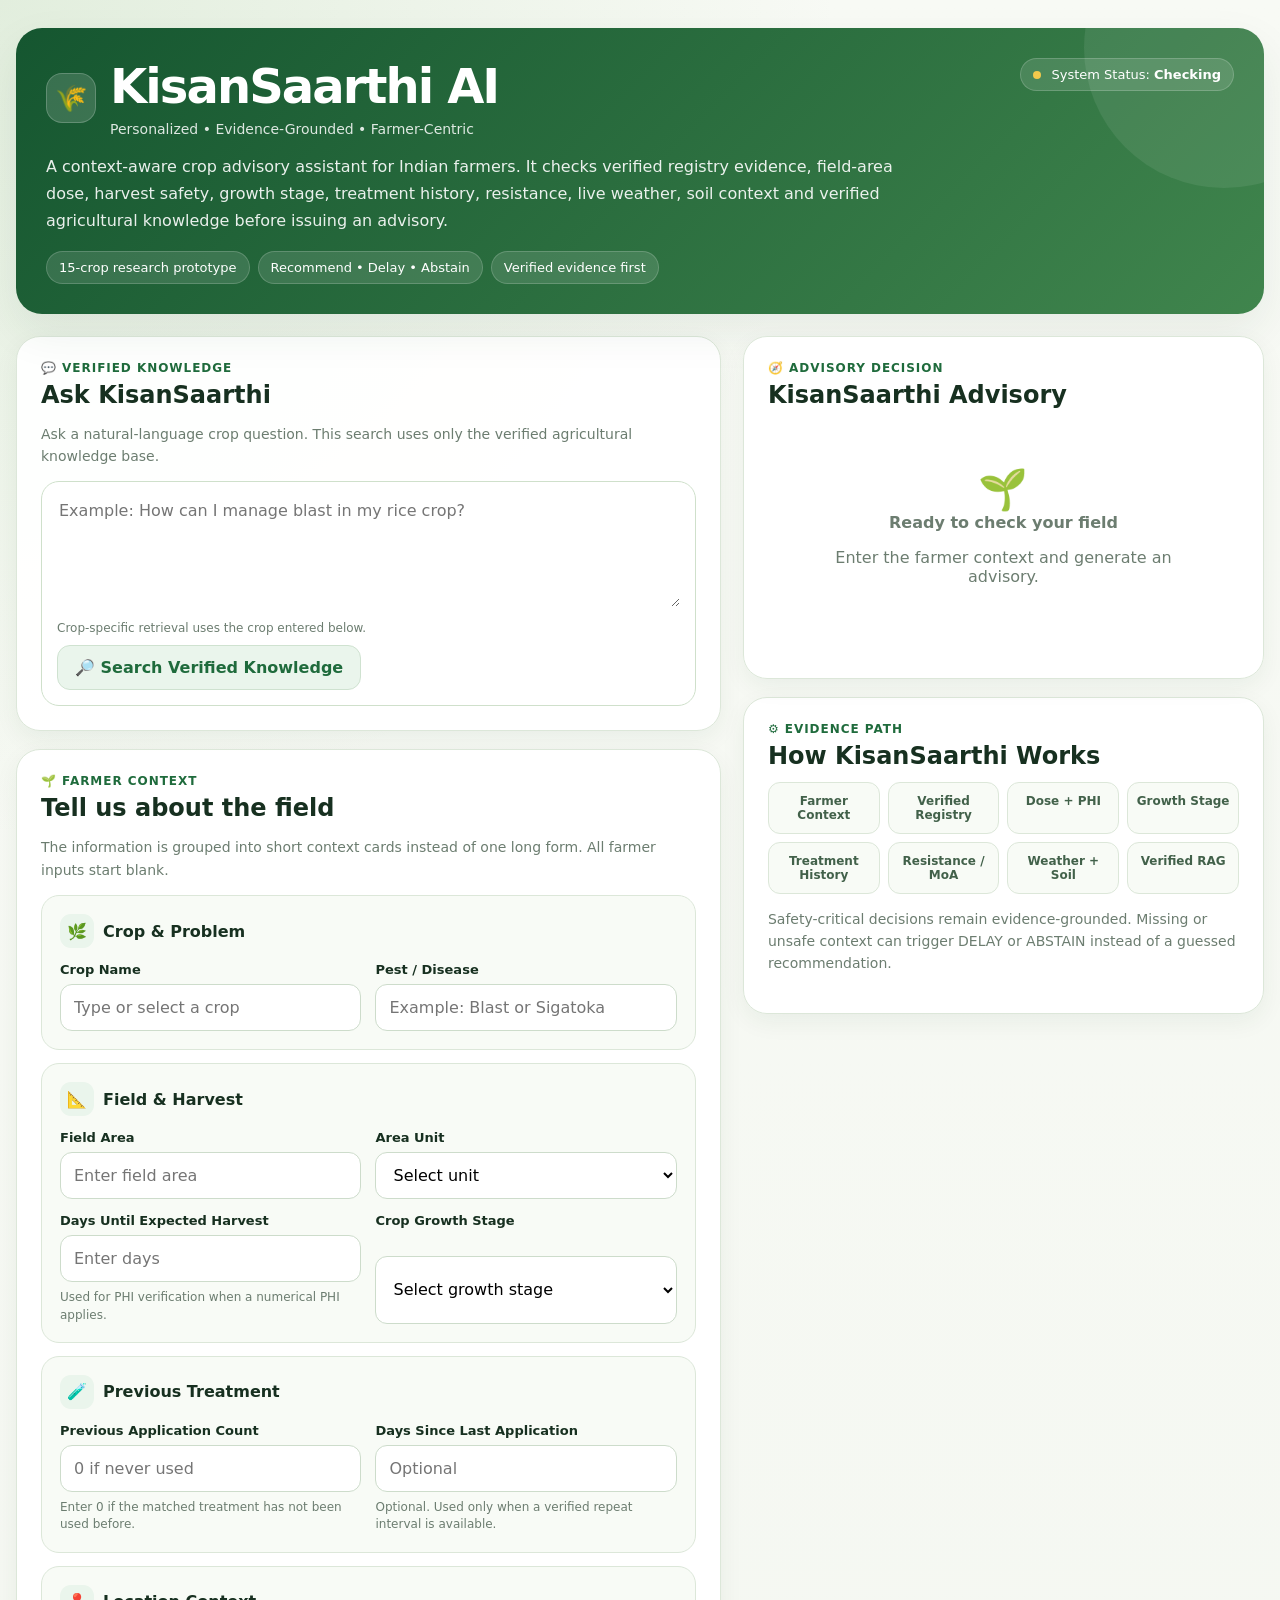
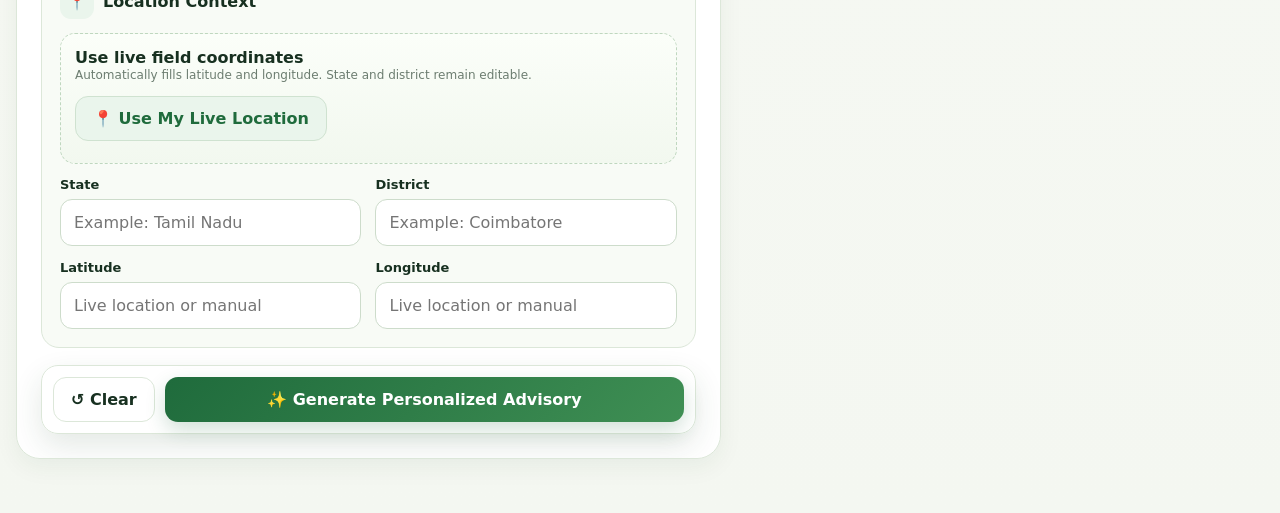
==== frontend/index.html @ c9d5cb11 "Baseline KisanSaarthi AI before multimodal extension" ====
<!-- C:\farmer\frontend\index.html -->

<!DOCTYPE html>
<html lang="en">
<head>
    <meta charset="UTF-8">

    <meta
        name="viewport"
        content="width=device-width, initial-scale=1.0"
    >

    <title>KisanSaarthi AI</title>

    <style>
        :root {
            --bg: #f4f7f1;
            --card: #ffffff;
            --soft: #f8fbf6;
            --line: #dce7d9;
            --text: #173020;
            --muted: #6c7d70;

            --brand: #1f6b3c;
            --brand-2: #3f8f54;
            --brand-soft: #eaf5ec;

            --warn: #9a6700;
            --warn-bg: #fff6dc;

            --danger: #a63838;
            --danger-bg: #fff0ef;

            --success: #17633a;
            --success-bg: #e9f7ed;

            --shadow:
                0 18px 45px
                rgba(24, 64, 35, 0.08);
        }


        * {
            box-sizing: border-box;
        }


        html {
            scroll-behavior: smooth;
        }


        body {
            margin: 0;

            min-height: 100vh;

            font-family:
                Inter,
                system-ui,
                -apple-system,
                BlinkMacSystemFont,
                "Segoe UI",
                sans-serif;

            color: var(--text);

            background:
                radial-gradient(
                    circle at top left,
                    rgba(111, 176, 98, 0.16),
                    transparent 34%
                ),
                linear-gradient(
                    #f8faf5,
                    var(--bg)
                );
        }


        button,
        input,
        select,
        textarea {
            font: inherit;
        }


        .shell {
            width: min(
                1320px,
                calc(100% - 32px)
            );

            margin: auto;

            padding:
                28px
                0
                54px;
        }


        /* =====================================================
           HERO
        ===================================================== */

        .hero {
            position: relative;

            overflow: hidden;

            padding: 30px;

            border-radius: 26px;

            background:
                linear-gradient(
                    135deg,
                    #155630,
                    #40854d
                );

            color: white;

            box-shadow: var(--shadow);
        }


        .hero::after {
            content: "";

            position: absolute;

            width: 280px;
            height: 280px;

            right: -100px;
            top: -120px;

            border-radius: 50%;

            background:
                rgba(
                    255,
                    255,
                    255,
                    0.08
                );
        }


        .hero-top {
            position: relative;

            z-index: 1;

            display: flex;

            justify-content:
                space-between;

            align-items:
                flex-start;

            gap: 18px;

            flex-wrap: wrap;
        }


        .brand {
            display: flex;

            gap: 14px;

            align-items: center;
        }


        .logo {
            width: 50px;
            height: 50px;

            border-radius: 16px;

            display: grid;

            place-items: center;

            background:
                rgba(
                    255,
                    255,
                    255,
                    0.15
                );

            border:
                1px solid
                rgba(
                    255,
                    255,
                    255,
                    0.20
                );

            font-size: 26px;
        }


        h1 {
            margin: 0;

            font-size:
                clamp(
                    30px,
                    4vw,
                    48px
                );

            letter-spacing: -0.04em;
        }


        .kicker {
            margin-top: 7px;

            font-size: 14px;

            color:
                rgba(
                    255,
                    255,
                    255,
                    0.85
                );
        }


        .hero-description {
            position: relative;

            z-index: 1;

            max-width: 850px;

            line-height: 1.7;

            color:
                rgba(
                    255,
                    255,
                    255,
                    0.90
                );
        }


        .pills {
            position: relative;

            z-index: 1;

            display: flex;

            gap: 8px;

            flex-wrap: wrap;
        }


        .pill {
            padding:
                8px
                12px;

            border-radius: 999px;

            background:
                rgba(
                    255,
                    255,
                    255,
                    0.12
                );

            border:
                1px solid
                rgba(
                    255,
                    255,
                    255,
                    0.18
                );

            font-size: 13px;
        }


        .status-dot {
            width: 8px;
            height: 8px;

            border-radius: 50%;

            background: #f2c94c;

            display: inline-block;

            margin-right: 6px;
        }


        /* =====================================================
           MAIN LAYOUT
        ===================================================== */

        .main-grid {
            display: grid;

            grid-template-columns:
                minmax(0, 1.15fr)
                minmax(340px, 0.85fr);

            gap: 22px;

            margin-top: 22px;

            align-items: start;
        }


        .stack {
            display: grid;

            gap: 18px;
        }


        .card {
            background:
                rgba(
                    255,
                    255,
                    255,
                    0.97
                );

            border:
                1px solid
                var(--line);

            border-radius: 24px;

            overflow: hidden;

            box-shadow:
                0 8px 24px
                rgba(
                    24,
                    64,
                    35,
                    0.06
                );
        }


        .card-pad {
            padding: 24px;
        }


        .eyebrow {
            color: var(--brand);

            font-size: 12px;

            font-weight: 900;

            letter-spacing: 0.08em;

            text-transform: uppercase;
        }


        .card h2 {
            margin:
                6px
                0
                5px;

            font-size: 24px;
        }


        .muted {
            color: var(--muted);

            line-height: 1.6;

            font-size: 14px;
        }


        /* =====================================================
           VERIFIED QUESTION
        ===================================================== */

        .ask-box {
            border:
                1px solid
                #cfe0cb;

            background: white;

            border-radius: 18px;

            padding: 15px;
        }


        .ask-box textarea {
            width: 100%;

            min-height: 110px;

            border: none;

            outline: none;

            resize: vertical;

            color: var(--text);

            font-size: 16px;

            line-height: 1.5;
        }


        .ask-actions {
            display: flex;

            gap: 10px;

            justify-content:
                space-between;

            align-items: center;

            flex-wrap: wrap;

            margin-top: 10px;
        }


        .small {
            font-size: 12px;

            color: var(--muted);
        }


        /* =====================================================
           BUTTONS
        ===================================================== */

        .btn {
            min-height: 45px;

            padding:
                0
                17px;

            border: none;

            border-radius: 13px;

            font-weight: 800;

            cursor: pointer;

            display: inline-flex;

            align-items: center;

            justify-content: center;

            gap: 7px;
        }


        .btn:disabled {
            opacity: 0.6;

            cursor: not-allowed;
        }


        .btn-primary {
            color: white;

            background:
                linear-gradient(
                    135deg,
                    var(--brand),
                    var(--brand-2)
                );

            box-shadow:
                0 8px 20px
                rgba(
                    31,
                    107,
                    60,
                    0.20
                );
        }


        .btn-soft {
            color: var(--brand);

            background:
                var(--brand-soft);

            border:
                1px solid
                #cfe2d0;
        }


        .btn-ghost {
            color: var(--text);

            background: white;

            border:
                1px solid
                var(--line);
        }


        /* =====================================================
           CONTEXT SECTIONS
        ===================================================== */

        .context-section {
            padding: 18px;

            border:
                1px solid
                var(--line);

            background:
                var(--soft);

            border-radius: 18px;
        }


        .context-section
        +
        .context-section {
            margin-top: 13px;
        }


        .section-title {
            display: flex;

            align-items: center;

            gap: 9px;

            font-size: 16px;

            font-weight: 900;

            margin-bottom: 14px;
        }


        .section-icon {
            width: 34px;
            height: 34px;

            border-radius: 11px;

            background:
                var(--brand-soft);

            display: grid;

            place-items: center;
        }


        .field-grid {
            display: grid;

            grid-template-columns:
                repeat(
                    2,
                    minmax(0, 1fr)
                );

            gap: 14px;
        }


        .field {
            display: grid;

            gap: 7px;
        }


        .field-full {
            grid-column: 1 / -1;
        }


        label {
            font-size: 13px;

            font-weight: 800;
        }


        .control {
            width: 100%;

            min-height: 47px;

            padding:
                0
                13px;

            border:
                1px solid
                #cddccb;

            border-radius: 12px;

            background: white;

            outline: none;
        }


        .control:focus {
            border-color:
                #6ba679;

            box-shadow:
                0 0 0 4px
                rgba(
                    74,
                    143,
                    86,
                    0.10
                );
        }


        .control:disabled {
            background:
                #eef2ed;

            color:
                #849087;
        }


        .help {
            font-size: 12px;

            line-height: 1.45;

            color: var(--muted);
        }


        /* =====================================================
           LOCATION
        ===================================================== */

        .location-box {
            padding: 14px;

            border:
                1px dashed
                #bfd7bf;

            background:
                linear-gradient(
                    #fbfef9,
                    #f2f8ef
                );

            border-radius: 15px;

            margin-bottom: 13px;
        }


        .location-top {
            display: flex;

            justify-content:
                space-between;

            gap: 12px;

            align-items: center;

            flex-wrap: wrap;
        }


        .location-status {
            margin-top: 8px;

            color: var(--muted);

            font-size: 12px;
        }


        /* =====================================================
           ACTION BAR
        ===================================================== */

        .actions {
            position: sticky;

            bottom: 12px;

            margin-top: 17px;

            padding: 11px;

            background:
                rgba(
                    255,
                    255,
                    255,
                    0.95
                );

            border:
                1px solid
                var(--line);

            border-radius: 17px;

            display: flex;

            gap: 10px;

            box-shadow:
                0 12px 30px
                rgba(
                    29,
                    74,
                    39,
                    0.12
                );

            backdrop-filter:
                blur(10px);
        }


        .actions
        .btn-primary {
            flex: 1;
        }


        /* =====================================================
           ERROR
        ===================================================== */

        .error-box {
            display: none;

            margin-top: 12px;

            padding: 12px;

            border-radius: 12px;

            background:
                var(--danger-bg);

            color:
                var(--danger);

            border:
                1px solid
                #f0c6c1;

            font-size: 13px;
        }


        .error-box.show {
            display: block;
        }


        /* =====================================================
           RAG RESULTS
        ===================================================== */

        .rag-result {
            display: none;

            margin-top: 13px;

            padding: 15px;

            border:
                1px solid
                #d7e7d3;

            background:
                #fbfef9;

            border-radius: 15px;
        }


        .rag-evidence {
            margin-top: 10px;

            padding: 12px;

            background: white;

            border:
                1px solid
                var(--line);

            border-radius: 12px;
        }


        /* =====================================================
           RESULT
        ===================================================== */

        .result-card {
            position: sticky;

            top: 16px;
        }


        .result-empty {
            min-height: 240px;

            display: grid;

            place-items: center;

            text-align: center;

            color: var(--muted);

            padding: 30px;
        }


        .big-icon {
            font-size: 40px;
        }


        .decision {
            display: inline-flex;

            padding:
                9px
                13px;

            border-radius: 999px;

            font-size: 13px;

            font-weight: 900;

            letter-spacing: 0.04em;
        }


        .recommend {
            color: var(--success);

            background:
                var(--success-bg);
        }


        .delay {
            color: var(--warn);

            background:
                var(--warn-bg);
        }


        .abstain {
            color: var(--danger);

            background:
                var(--danger-bg);
        }


        .unknown {
            color: #555;

            background: #eeeeee;
        }


        .result-section {
            margin-top: 17px;

            padding-top: 17px;

            border-top:
                1px solid
                var(--line);
        }


        .result-grid {
            display: grid;

            grid-template-columns:
                135px
                1fr;

            gap:
                8px
                12px;

            font-size: 14px;
        }


        .key {
            color: var(--muted);

            font-weight: 800;
        }


        .rule-list {
            padding-left: 18px;
        }


        .rule-list li {
            margin:
                6px
                0;
        }


        .context-pills {
            display: flex;

            gap: 8px;

            flex-wrap: wrap;
        }


        .context-pill {
            padding:
                7px
                10px;

            border-radius: 999px;

            background:
                #f3f6f2;

            border:
                1px solid
                var(--line);

            font-size: 12px;

            font-weight: 800;
        }


        /* =====================================================
           WORKFLOW
        ===================================================== */

        .workflow {
            display: grid;

            grid-template-columns:
                repeat(
                    4,
                    minmax(0, 1fr)
                );

            gap: 8px;

            margin-top: 12px;
        }


        .workflow-step {
            padding:
                11px
                8px;

            border-radius: 12px;

            background:
                var(--soft);

            border:
                1px solid
                var(--line);

            font-size: 12px;

            font-weight: 800;

            text-align: center;

            color:
                #42614a;
        }


        /* =====================================================
           RESPONSIVE
        ===================================================== */

        @media (
            max-width: 1000px
        ) {

            .main-grid {
                grid-template-columns:
                    1fr;
            }


            .result-card {
                position: static;
            }
        }


        @media (
            max-width: 680px
        ) {

            .shell {
                width:
                    calc(
                        100% - 20px
                    );

                padding-top: 10px;
            }


            .hero,
            .card-pad {
                padding: 20px;
            }


            .field-grid {
                grid-template-columns:
                    1fr;
            }


            .field-full {
                grid-column: auto;
            }


            .actions {
                flex-direction: column;
            }


            .actions
            .btn {
                width: 100%;
            }


            .result-grid {
                grid-template-columns:
                    1fr;
            }


            .workflow {
                grid-template-columns:
                    repeat(
                        2,
                        1fr
                    );
            }
        }

    </style>
</head>


<body>

<main class="shell">


    <!-- =====================================================
         HERO
    ====================================================== -->

    <section class="hero">

        <div class="hero-top">

            <div class="brand">

                <div class="logo">
                    🌾
                </div>


                <div>

                    <h1>
                        KisanSaarthi AI
                    </h1>

                    <div class="kicker">
                        Personalized • Evidence-Grounded • Farmer-Centric
                    </div>

                </div>

            </div>


            <div class="pill">

                <span class="status-dot"></span>

                System Status:

                <strong id="apiStatus">
                    Checking
                </strong>

            </div>

        </div>


        <p class="hero-description">

            A context-aware crop advisory assistant for Indian farmers.

            It checks verified registry evidence, field-area dose,
            harvest safety, growth stage, treatment history,
            resistance, live weather, soil context and verified
            agricultural knowledge before issuing an advisory.

        </p>


        <div class="pills">

            <span class="pill">
                15-crop research prototype
            </span>

            <span class="pill">
                Recommend • Delay • Abstain
            </span>

            <span class="pill">
                Verified evidence first
            </span>

        </div>

    </section>



    <!-- =====================================================
         MAIN
    ====================================================== -->

    <div class="main-grid">


        <!-- LEFT COLUMN -->

        <div class="stack">


            <!-- =============================================
                 RAG QUESTION
            ============================================== -->

            <section class="card">

                <div class="card-pad">

                    <div class="eyebrow">
                        💬 Verified Knowledge
                    </div>


                    <h2>
                        Ask KisanSaarthi
                    </h2>


                    <p class="muted">

                        Ask a natural-language crop question.

                        This search uses only the verified
                        agricultural knowledge base.

                    </p>


                    <div class="ask-box">

                        <textarea
                            id="farmerQuestion"
                            name="farmerQuestion"
                            placeholder="Example: How can I manage blast in my rice crop?"
                            autocomplete="off"
                        ></textarea>


                        <div class="ask-actions">

                            <span class="small">

                                Crop-specific retrieval uses
                                the crop entered below.

                            </span>


                            <button
                                id="ragSearchButton"
                                class="btn btn-soft"
                                type="button"
                            >
                                🔎 Search Verified Knowledge
                            </button>

                        </div>

                    </div>


                    <div
                        id="ragResult"
                        class="rag-result"
                    ></div>

                </div>

            </section>



            <!-- =============================================
                 FARMER CONTEXT
            ============================================== -->

            <section class="card">

                <div class="card-pad">

                    <div class="eyebrow">
                        🌱 Farmer Context
                    </div>


                    <h2>
                        Tell us about the field
                    </h2>


                    <p class="muted">

                        The information is grouped into
                        short context cards instead of
                        one long form.

                        All farmer inputs start blank.

                    </p>


                    <form
                        id="advisoryForm"
                        autocomplete="off"
                        novalidate
                    >


                        <!-- =================================
                             CROP + PROBLEM
                        ================================== -->

                        <section class="context-section">

                            <div class="section-title">

                                <span class="section-icon">
                                    🌿
                                </span>

                                Crop & Problem

                            </div>


                            <div class="field-grid">


                                <div class="field">

                                    <label for="crop">
                                        Crop Name
                                    </label>


                                    <input
                                        id="crop"
                                        name="crop"
                                        class="control"
                                        type="text"
                                        list="cropList"
                                        placeholder="Type or select a crop"
                                        autocomplete="off"
                                        required
                                    >


                                    <datalist id="cropList">

                                        <option value="Rice"></option>

                                        <option value="Wheat"></option>

                                        <option value="Maize"></option>

                                        <option value="Tomato"></option>

                                        <option value="Chilli"></option>

                                        <option value="Brinjal"></option>

                                        <option value="Onion"></option>

                                        <option value="Potato"></option>

                                        <option value="Okra"></option>

                                        <option value="Cabbage"></option>

                                        <option value="Groundnut"></option>

                                        <option value="Chickpea"></option>

                                        <option value="Mustard"></option>

                                        <option value="Cotton"></option>

                                        <option value="Banana"></option>

                                    </datalist>

                                </div>


                                <div class="field">

                                    <label for="pest">
                                        Pest / Disease
                                    </label>


                                    <input
                                        id="pest"
                                        name="pest"
                                        class="control"
                                        type="text"
                                        placeholder="Example: Blast or Sigatoka"
                                        autocomplete="off"
                                        required
                                    >

                                </div>

                            </div>

                        </section>



                        <!-- =================================
                             FIELD + HARVEST
                        ================================== -->

                        <section class="context-section">

                            <div class="section-title">

                                <span class="section-icon">
                                    📐
                                </span>

                                Field & Harvest

                            </div>


                            <div class="field-grid">


                                <div class="field">

                                    <label for="fieldArea">
                                        Field Area
                                    </label>


                                    <input
                                        id="fieldArea"
                                        name="fieldArea"
                                        class="control"
                                        type="number"
                                        min="0.0001"
                                        step="any"
                                        placeholder="Enter field area"
                                        autocomplete="off"
                                        required
                                    >

                                </div>


                                <div class="field">

                                    <label for="areaUnit">
                                        Area Unit
                                    </label>


                                    <select
                                        id="areaUnit"
                                        name="areaUnit"
                                        class="control"
                                        required
                                    >

                                        <option
                                            value=""
                                            selected
                                            disabled
                                        >
                                            Select unit
                                        </option>


                                        <option value="hectare">
                                            Hectare
                                        </option>


                                        <option value="acre">
                                            Acre
                                        </option>


                                        <option value="cent">
                                            Cent
                                        </option>


                                        <option value="guntha">
                                            Guntha
                                        </option>


                                        <option value="square_metre">
                                            Square metre
                                        </option>

                                    </select>

                                </div>


                                <div class="field">

                                    <label for="harvestDays">
                                        Days Until Expected Harvest
                                    </label>


                                    <input
                                        id="harvestDays"
                                        name="harvestDays"
                                        class="control"
                                        type="number"
                                        min="0"
                                        step="1"
                                        placeholder="Enter days"
                                        autocomplete="off"
                                        required
                                    >


                                    <span class="help">

                                        Used for PHI verification
                                        when a numerical PHI applies.

                                    </span>

                                </div>


                                <div class="field">

                                    <label for="growthStage">
                                        Crop Growth Stage
                                    </label>


                                    <select
                                        id="growthStage"
                                        name="growthStage"
                                        class="control"
                                    >

                                        <option
                                            value=""
                                            selected
                                        >
                                            Select growth stage
                                        </option>


                                        <option value="sowing">
                                            Sowing
                                        </option>


                                        <option value="seedling">
                                            Seedling
                                        </option>


                                        <option value="vegetative">
                                            Vegetative
                                        </option>


                                        <option value="reproductive">
                                            Flowering / Reproductive
                                        </option>


                                        <option value="pre_harvest">
                                            Pre-Harvest
                                        </option>

                                    </select>

                                </div>

                            </div>

                        </section>



                        <!-- =================================
                             TREATMENT HISTORY
                        ================================== -->

                        <section class="context-section">

                            <div class="section-title">

                                <span class="section-icon">
                                    🧪
                                </span>

                                Previous Treatment

                            </div>


                            <div class="field-grid">


                                <div class="field">

                                    <label for="previousApplicationCount">

                                        Previous Application Count

                                    </label>


                                    <input
                                        id="previousApplicationCount"
                                        name="previousApplicationCount"
                                        class="control"
                                        type="number"
                                        min="0"
                                        step="1"
                                        placeholder="0 if never used"
                                        autocomplete="off"
                                    >


                                    <span class="help">

                                        Enter 0 if the matched
                                        treatment has not been
                                        used before.

                                    </span>

                                </div>


                                <div class="field">

                                    <label for="daysSinceLastApplication">

                                        Days Since Last Application

                                    </label>


                                    <input
                                        id="daysSinceLastApplication"
                                        name="daysSinceLastApplication"
                                        class="control"
                                        type="number"
                                        min="0"
                                        step="1"
                                        placeholder="Optional"
                                        autocomplete="off"
                                    >


                                    <span
                                        id="daysSinceHelp"
                                        class="help"
                                    >

                                        Optional. Used only when
                                        a verified repeat interval
                                        is available.

                                    </span>

                                </div>

                            </div>

                        </section>



                        <!-- =================================
                             LOCATION
                        ================================== -->

                        <section class="context-section">

                            <div class="section-title">

                                <span class="section-icon">
                                    📍
                                </span>

                                Location Context

                            </div>


                            <div class="location-box">

                                <div class="location-top">

                                    <div>

                                        <strong>
                                            Use live field coordinates
                                        </strong>


                                        <div class="help">

                                            Automatically fills
                                            latitude and longitude.

                                            State and district
                                            remain editable.

                                        </div>

                                    </div>


                                    <button
                                        id="getLiveLocationButton"
                                        class="btn btn-soft"
                                        type="button"
                                    >
                                        📍 Use My Live Location
                                    </button>

                                </div>


                                <div
                                    id="locationStatus"
                                    class="location-status"
                                ></div>

                            </div>


                            <div class="field-grid">


                                <div class="field">

                                    <label for="state">
                                        State
                                    </label>


                                    <input
                                        id="state"
                                        name="state"
                                        class="control"
                                        type="text"
                                        placeholder="Example: Tamil Nadu"
                                        autocomplete="off"
                                    >

                                </div>


                                <div class="field">

                                    <label for="district">
                                        District
                                    </label>


                                    <input
                                        id="district"
                                        name="district"
                                        class="control"
                                        type="text"
                                        placeholder="Example: Coimbatore"
                                        autocomplete="off"
                                    >

                                </div>


                                <div class="field">

                                    <label for="latitude">
                                        Latitude
                                    </label>


                                    <input
                                        id="latitude"
                                        name="latitude"
                                        class="control"
                                        type="number"
                                        step="any"
                                        placeholder="Live location or manual"
                                        autocomplete="off"
                                    >

                                </div>


                                <div class="field">

                                    <label for="longitude">
                                        Longitude
                                    </label>


                                    <input
                                        id="longitude"
                                        name="longitude"
                                        class="control"
                                        type="number"
                                        step="any"
                                        placeholder="Live location or manual"
                                        autocomplete="off"
                                    >

                                </div>

                            </div>

                        </section>



                        <div
                            id="formError"
                            class="error-box"
                        ></div>



                        <div class="actions">

                            <button
                                id="clearButton"
                                class="btn btn-ghost"
                                type="button"
                            >
                                ↺ Clear
                            </button>


                            <button
                                id="submitButton"
                                class="btn btn-primary"
                                type="submit"
                            >
                                ✨ Generate Personalized Advisory
                            </button>

                        </div>


                    </form>

                </div>

            </section>

        </div>



        <!-- =================================================
             RIGHT COLUMN
        ================================================== -->

        <div class="stack">


            <section class="card result-card">

                <div class="card-pad">

                    <div class="eyebrow">
                        🧭 Advisory Decision
                    </div>


                    <h2>
                        KisanSaarthi Advisory
                    </h2>


                    <div id="result">

                        <div class="result-empty">

                            <div>

                                <div class="big-icon">
                                    🌱
                                </div>


                                <strong>
                                    Ready to check your field
                                </strong>


                                <p>

                                    Enter the farmer context
                                    and generate an advisory.

                                </p>

                            </div>

                        </div>

                    </div>

                </div>

            </section>



            <section class="card">

                <div class="card-pad">

                    <div class="eyebrow">
                        ⚙️ Evidence Path
                    </div>


                    <h2>
                        How KisanSaarthi Works
                    </h2>


                    <div class="workflow">

                        <div class="workflow-step">
                            Farmer Context
                        </div>

                        <div class="workflow-step">
                            Verified Registry
                        </div>

                        <div class="workflow-step">
                            Dose + PHI
                        </div>

                        <div class="workflow-step">
                            Growth Stage
                        </div>

                        <div class="workflow-step">
                            Treatment History
                        </div>

                        <div class="workflow-step">
                            Resistance / MoA
                        </div>

                        <div class="workflow-step">
                            Weather + Soil
                        </div>

                        <div class="workflow-step">
                            Verified RAG
                        </div>

                    </div>


                    <p class="muted">

                        Safety-critical decisions remain
                        evidence-grounded.

                        Missing or unsafe context can trigger
                        DELAY or ABSTAIN instead of a guessed
                        recommendation.

                    </p>

                </div>

            </section>

        </div>

    </div>

</main>


<script
    src="/static/app.js?v=modern-ui-1"
></script>

</body>
</html>
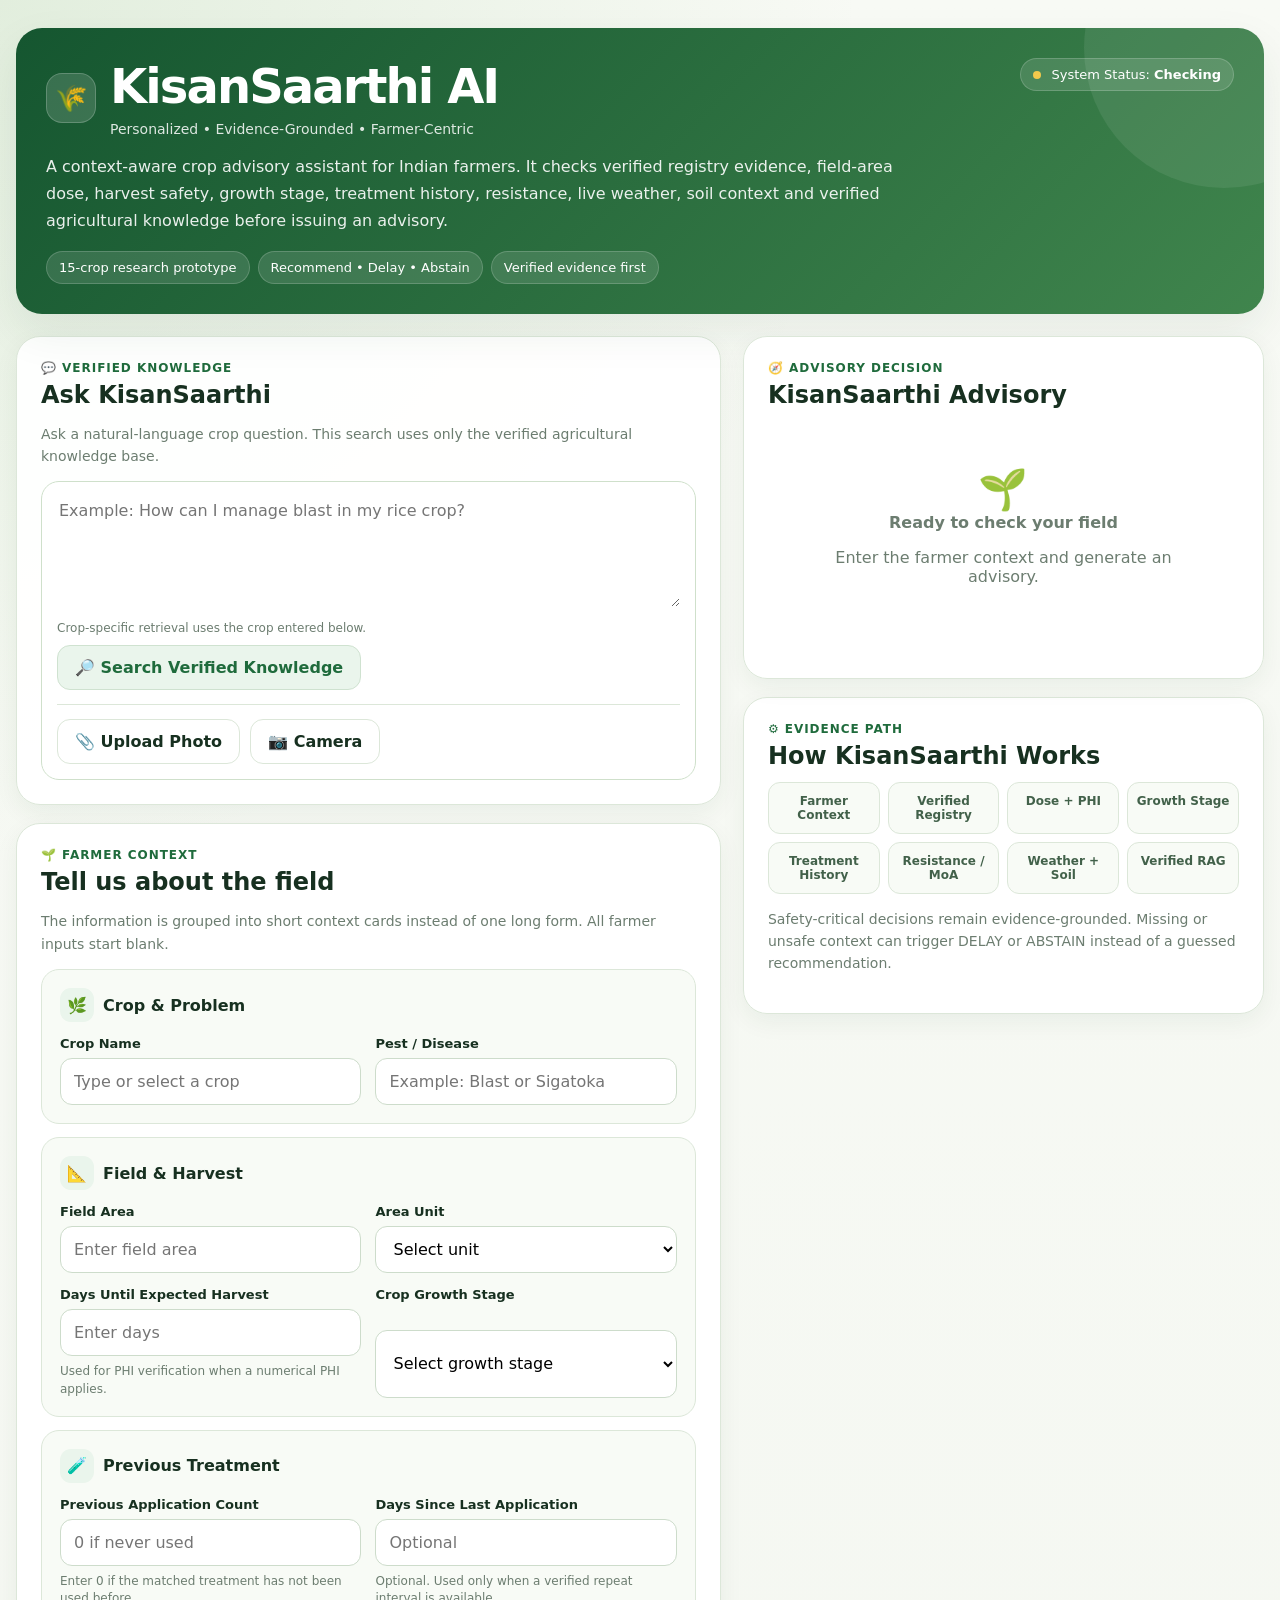
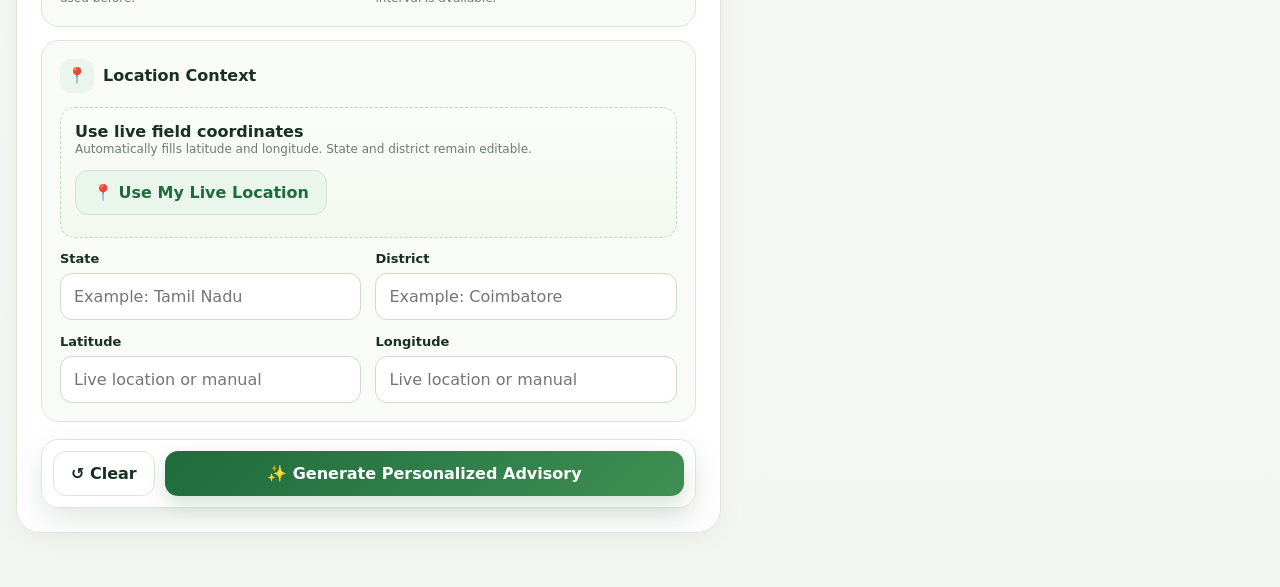
==== commit 85c2a9af: "KisanSaarthi AI: context-aware crop advisory (constraint engine, chat UI, evaluation scripts)" ====
--- a/frontend/index.html
+++ b/frontend/index.html
@@ -1,2023 +1,4415 @@
-<!-- C:\farmer\frontend\index.html -->
+<!-- frontend/index.html -->
+
+
 
 <!DOCTYPE html>
+
 <html lang="en">
+
 <head>
+
     <meta charset="UTF-8">
 
+
+
     <meta
+
         name="viewport"
+
         content="width=device-width, initial-scale=1.0"
+
     >
 
+
+
     <title>KisanSaarthi AI</title>
 
+
+
     <style>
+
         :root {
+
             --bg: #f4f7f1;
+
             --card: #ffffff;
+
             --soft: #f8fbf6;
+
             --line: #dce7d9;
+
             --text: #173020;
+
             --muted: #6c7d70;
 
+
+
             --brand: #1f6b3c;
+
             --brand-2: #3f8f54;
+
             --brand-soft: #eaf5ec;
 
+
+
             --warn: #9a6700;
+
             --warn-bg: #fff6dc;
 
+
+
             --danger: #a63838;
+
             --danger-bg: #fff0ef;
 
+
+
             --success: #17633a;
+
             --success-bg: #e9f7ed;
 
+
+
             --shadow:
+
                 0 18px 45px
+
                 rgba(24, 64, 35, 0.08);
-        }
+
+        }
+
+
+
 
 
         * {
+
             box-sizing: border-box;
-        }
+
+        }
+
+
+
 
 
         html {
+
             scroll-behavior: smooth;
-        }
+
+        }
+
+
+
 
 
         body {
+
             margin: 0;
 
+
+
             min-height: 100vh;
 
+
+
             font-family:
+
                 Inter,
+
                 system-ui,
+
                 -apple-system,
+
                 BlinkMacSystemFont,
+
                 "Segoe UI",
+
                 sans-serif;
 
+
+
             color: var(--text);
 
+
+
             background:
+
                 radial-gradient(
+
                     circle at top left,
+
                     rgba(111, 176, 98, 0.16),
+
                     transparent 34%
+
                 ),
+
                 linear-gradient(
+
                     #f8faf5,
+
                     var(--bg)
+
                 );
-        }
+
+        }
+
+
+
 
 
         button,
+
         input,
+
         select,
+
         textarea {
+
             font: inherit;
-        }
+
+        }
+
+
+
 
 
         .shell {
+
             width: min(
+
                 1320px,
+
                 calc(100% - 32px)
+
             );
 
+
+
             margin: auto;
 
+
+
             padding:
+
                 28px
+
                 0
+
                 54px;
-        }
+
+        }
+
+
+
 
 
         /* =====================================================
+
            HERO
+
         ===================================================== */
 
+
+
         .hero {
+
             position: relative;
 
+
+
             overflow: hidden;
 
+
+
             padding: 30px;
 
+
+
             border-radius: 26px;
 
+
+
             background:
+
                 linear-gradient(
+
                     135deg,
+
                     #155630,
+
                     #40854d
+
                 );
 
+
+
             color: white;
 
+
+
             box-shadow: var(--shadow);
-        }
+
+        }
+
+
+
 
 
         .hero::after {
+
             content: "";
 
+
+
             position: absolute;
 
+
+
             width: 280px;
+
             height: 280px;
 
+
+
             right: -100px;
+
             top: -120px;
 
+
+
             border-radius: 50%;
 
+
+
             background:
+
                 rgba(
+
                     255,
+
                     255,
+
                     255,
+
                     0.08
+
                 );
-        }
+
+        }
+
+
+
 
 
         .hero-top {
+
             position: relative;
 
+
+
             z-index: 1;
 
+
+
             display: flex;
 
+
+
             justify-content:
+
                 space-between;
 
+
+
             align-items:
+
                 flex-start;
 
+
+
             gap: 18px;
 
+
+
             flex-wrap: wrap;
-        }
+
+        }
+
+
+
 
 
         .brand {
+
             display: flex;
 
+
+
             gap: 14px;
 
+
+
             align-items: center;
-        }
+
+        }
+
+
+
 
 
         .logo {
+
             width: 50px;
+
             height: 50px;
 
+
+
             border-radius: 16px;
 
+
+
             display: grid;
 
+
+
             place-items: center;
 
+
+
             background:
+
                 rgba(
+
                     255,
+
                     255,
+
                     255,
+
                     0.15
+
                 );
 
+
+
             border:
+
                 1px solid
+
                 rgba(
+
                     255,
+
                     255,
+
                     255,
+
                     0.20
+
                 );
 
+
+
             font-size: 26px;
-        }
+
+        }
+
+
+
 
 
         h1 {
+
             margin: 0;
 
+
+
             font-size:
+
                 clamp(
+
                     30px,
+
                     4vw,
+
                     48px
+
                 );
 
+
+
             letter-spacing: -0.04em;
-        }
+
+        }
+
+
+
 
 
         .kicker {
+
             margin-top: 7px;
 
+
+
             font-size: 14px;
 
+
+
             color:
+
                 rgba(
+
                     255,
+
                     255,
+
                     255,
+
                     0.85
+
                 );
-        }
+
+        }
+
+
+
 
 
         .hero-description {
+
             position: relative;
 
+
+
             z-index: 1;
 
+
+
             max-width: 850px;
 
+
+
             line-height: 1.7;
 
+
+
             color:
+
                 rgba(
+
                     255,
+
                     255,
+
                     255,
+
                     0.90
+
                 );
-        }
+
+        }
+
+
+
 
 
         .pills {
+
             position: relative;
 
+
+
             z-index: 1;
 
+
+
             display: flex;
 
+
+
             gap: 8px;
 
+
+
             flex-wrap: wrap;
-        }
+
+        }
+
+
+
 
 
         .pill {
+
             padding:
+
                 8px
+
                 12px;
 
+
+
             border-radius: 999px;
 
+
+
             background:
+
                 rgba(
+
                     255,
+
                     255,
+
                     255,
+
                     0.12
+
                 );
 
+
+
             border:
+
                 1px solid
+
                 rgba(
+
                     255,
+
                     255,
+
                     255,
+
                     0.18
+
                 );
 
+
+
             font-size: 13px;
-        }
+
+        }
+
+
+
 
 
         .status-dot {
+
             width: 8px;
+
             height: 8px;
 
+
+
             border-radius: 50%;
 
+
+
             background: #f2c94c;
 
+
+
             display: inline-block;
 
+
+
             margin-right: 6px;
-        }
+
+        }
+
+
+
 
 
         /* =====================================================
+
            MAIN LAYOUT
+
         ===================================================== */
 
+
+
         .main-grid {
+
             display: grid;
 
+
+
             grid-template-columns:
+
                 minmax(0, 1.15fr)
+
                 minmax(340px, 0.85fr);
 
+
+
             gap: 22px;
 
+
+
             margin-top: 22px;
 
+
+
             align-items: start;
-        }
+
+        }
+
+
+
 
 
         .stack {
+
             display: grid;
 
+
+
             gap: 18px;
-        }
+
+        }
+
+
+
 
 
         .card {
+
             background:
+
                 rgba(
+
                     255,
+
                     255,
+
                     255,
+
                     0.97
+
                 );
 
+
+
             border:
+
                 1px solid
+
                 var(--line);
 
+
+
             border-radius: 24px;
 
+
+
             overflow: hidden;
 
+
+
             box-shadow:
+
                 0 8px 24px
+
                 rgba(
+
                     24,
+
                     64,
+
                     35,
+
                     0.06
+
                 );
-        }
+
+        }
+
+
+
 
 
         .card-pad {
+
             padding: 24px;
-        }
+
+        }
+
+
+
 
 
         .eyebrow {
+
             color: var(--brand);
 
+
+
             font-size: 12px;
 
+
+
             font-weight: 900;
 
+
+
             letter-spacing: 0.08em;
 
+
+
             text-transform: uppercase;
-        }
+
+        }
+
+
+
 
 
         .card h2 {
+
             margin:
+
                 6px
+
                 0
+
                 5px;
 
+
+
             font-size: 24px;
-        }
+
+        }
+
+
+
 
 
         .muted {
+
             color: var(--muted);
 
+
+
             line-height: 1.6;
 
+
+
             font-size: 14px;
-        }
+
+        }
+
+
+
 
 
         /* =====================================================
+
            VERIFIED QUESTION
+
         ===================================================== */
 
+
+
         .ask-box {
+
             border:
+
                 1px solid
+
                 #cfe0cb;
 
+
+
             background: white;
 
+
+
             border-radius: 18px;
 
+
+
             padding: 15px;
-        }
+
+        }
+
+
+
 
 
         .ask-box textarea {
+
             width: 100%;
 
+
+
             min-height: 110px;
 
+
+
             border: none;
 
+
+
             outline: none;
 
+
+
             resize: vertical;
 
+
+
             color: var(--text);
 
+
+
             font-size: 16px;
 
+
+
             line-height: 1.5;
-        }
+
+        }
+
+
+
 
 
         .ask-actions {
+
             display: flex;
 
+
+
             gap: 10px;
 
+
+
             justify-content:
+
                 space-between;
 
+
+
             align-items: center;
 
+
+
             flex-wrap: wrap;
 
+
+
             margin-top: 10px;
-        }
+
+        }
+
+
+
 
 
         .small {
+
             font-size: 12px;
 
+
+
             color: var(--muted);
-        }
+
+        }
+
+
+
 
 
         /* =====================================================
+
            BUTTONS
+
         ===================================================== */
 
+
+
         .btn {
+
             min-height: 45px;
 
+
+
             padding:
+
                 0
+
                 17px;
 
+
+
             border: none;
 
+
+
             border-radius: 13px;
 
+
+
             font-weight: 800;
 
+
+
             cursor: pointer;
 
+
+
             display: inline-flex;
 
+
+
             align-items: center;
 
+
+
             justify-content: center;
 
+
+
             gap: 7px;
-        }
+
+        }
+
+
+
 
 
         .btn:disabled {
+
             opacity: 0.6;
 
+
+
             cursor: not-allowed;
-        }
+
+        }
+
+
+
 
 
         .btn-primary {
+
             color: white;
 
+
+
             background:
+
                 linear-gradient(
+
                     135deg,
+
                     var(--brand),
+
                     var(--brand-2)
+
                 );
 
+
+
             box-shadow:
+
                 0 8px 20px
+
                 rgba(
+
                     31,
+
                     107,
+
                     60,
+
                     0.20
+
                 );
-        }
+
+        }
+
+
+
 
 
         .btn-soft {
+
             color: var(--brand);
 
+
+
             background:
+
                 var(--brand-soft);
 
+
+
             border:
+
                 1px solid
+
                 #cfe2d0;
-        }
+
+        }
+
+
+
 
 
         .btn-ghost {
+
             color: var(--text);
 
+
+
             background: white;
 
+
+
             border:
+
                 1px solid
+
                 var(--line);
-        }
+
+        }
+
+
+
 
 
         /* =====================================================
+
            CONTEXT SECTIONS
+
         ===================================================== */
 
+
+
         .context-section {
+
             padding: 18px;
 
+
+
             border:
+
                 1px solid
+
                 var(--line);
 
+
+
             background:
+
                 var(--soft);
 
+
+
             border-radius: 18px;
-        }
+
+        }
+
+
+
 
 
         .context-section
+
         +
+
         .context-section {
+
             margin-top: 13px;
-        }
+
+        }
+
+
+
 
 
         .section-title {
+
             display: flex;
 
+
+
             align-items: center;
 
+
+
             gap: 9px;
 
+
+
             font-size: 16px;
 
+
+
             font-weight: 900;
 
+
+
             margin-bottom: 14px;
-        }
+
+        }
+
+
+
 
 
         .section-icon {
+
             width: 34px;
+
             height: 34px;
 
+
+
             border-radius: 11px;
 
+
+
             background:
+
                 var(--brand-soft);
 
+
+
             display: grid;
 
+
+
             place-items: center;
-        }
+
+        }
+
+
+
 
 
         .field-grid {
+
             display: grid;
 
+
+
             grid-template-columns:
+
                 repeat(
+
                     2,
+
                     minmax(0, 1fr)
+
                 );
 
+
+
             gap: 14px;
-        }
+
+        }
+
+
+
 
 
         .field {
+
             display: grid;
 
+
+
             gap: 7px;
-        }
+
+        }
+
+
+
 
 
         .field-full {
+
             grid-column: 1 / -1;
-        }
+
+        }
+
+
+
 
 
         label {
+
             font-size: 13px;
 
+
+
             font-weight: 800;
-        }
+
+        }
+
+
+
 
 
         .control {
+
             width: 100%;
 
+
+
             min-height: 47px;
 
+
+
             padding:
+
                 0
+
                 13px;
 
+
+
             border:
+
                 1px solid
+
                 #cddccb;
 
+
+
             border-radius: 12px;
 
+
+
             background: white;
 
+
+
             outline: none;
-        }
+
+        }
+
+
+
 
 
         .control:focus {
+
             border-color:
+
                 #6ba679;
 
+
+
             box-shadow:
+
                 0 0 0 4px
+
                 rgba(
+
                     74,
+
                     143,
+
                     86,
+
                     0.10
+
                 );
-        }
+
+        }
+
+
+
 
 
         .control:disabled {
+
             background:
+
                 #eef2ed;
 
+
+
             color:
+
                 #849087;
-        }
+
+        }
+
+
+
 
 
         .help {
+
             font-size: 12px;
 
+
+
             line-height: 1.45;
 
+
+
             color: var(--muted);
-        }
+
+        }
+
+
+
 
 
         /* =====================================================
+
            LOCATION
+
         ===================================================== */
 
+
+
         .location-box {
+
             padding: 14px;
 
+
+
             border:
+
                 1px dashed
+
                 #bfd7bf;
 
+
+
             background:
+
                 linear-gradient(
+
                     #fbfef9,
+
                     #f2f8ef
+
                 );
 
+
+
             border-radius: 15px;
 
+
+
             margin-bottom: 13px;
-        }
+
+        }
+
+
+
 
 
         .location-top {
+
             display: flex;
 
+
+
             justify-content:
+
                 space-between;
 
+
+
             gap: 12px;
 
+
+
             align-items: center;
 
+
+
             flex-wrap: wrap;
-        }
+
+        }
+
+
+
 
 
         .location-status {
+
             margin-top: 8px;
 
+
+
             color: var(--muted);
 
+
+
             font-size: 12px;
-        }
+
+        }
+
+
+
 
 
         /* =====================================================
+
            ACTION BAR
+
         ===================================================== */
 
+
+
         .actions {
+
             position: sticky;
 
+
+
             bottom: 12px;
 
+
+
             margin-top: 17px;
 
+
+
             padding: 11px;
 
+
+
             background:
+
                 rgba(
+
                     255,
+
                     255,
+
                     255,
+
                     0.95
+
                 );
 
+
+
             border:
+
                 1px solid
+
                 var(--line);
 
+
+
             border-radius: 17px;
 
+
+
             display: flex;
 
+
+
             gap: 10px;
 
+
+
             box-shadow:
+
                 0 12px 30px
+
                 rgba(
+
                     29,
+
                     74,
+
                     39,
+
                     0.12
+
                 );
 
+
+
             backdrop-filter:
+
                 blur(10px);
-        }
+
+        }
+
+
+
 
 
         .actions
+
         .btn-primary {
+
             flex: 1;
-        }
+
+        }
+
+
+
 
 
         /* =====================================================
+
            ERROR
+
         ===================================================== */
 
+
+
         .error-box {
+
             display: none;
 
+
+
             margin-top: 12px;
 
+
+
             padding: 12px;
 
+
+
             border-radius: 12px;
 
+
+
             background:
+
                 var(--danger-bg);
 
+
+
             color:
+
                 var(--danger);
 
+
+
             border:
+
                 1px solid
+
                 #f0c6c1;
 
+
+
             font-size: 13px;
-        }
+
+        }
+
+
+
 
 
         .error-box.show {
+
             display: block;
-        }
+
+        }
+
+
+
 
 
         /* =====================================================
+
            RAG RESULTS
+
         ===================================================== */
 
+
+
         .rag-result {
+
             display: none;
 
+
+
             margin-top: 13px;
 
+
+
             padding: 15px;
 
+
+
             border:
+
                 1px solid
+
                 #d7e7d3;
 
+
+
             background:
+
                 #fbfef9;
 
+
+
             border-radius: 15px;
-        }
+
+        }
+
+
+
 
 
         .rag-evidence {
+
             margin-top: 10px;
 
+
+
             padding: 12px;
 
+
+
             background: white;
 
+
+
             border:
+
                 1px solid
+
                 var(--line);
 
+
+
             border-radius: 12px;
-        }
+
+        }
+
+
+
 
 
         /* =====================================================
+
            RESULT
+
         ===================================================== */
 
+
+
         .result-card {
+
             position: sticky;
 
+
+
             top: 16px;
-        }
+
+        }
+
+
+
 
 
         .result-empty {
+
             min-height: 240px;
 
+
+
             display: grid;
 
+
+
             place-items: center;
 
+
+
             text-align: center;
 
+
+
             color: var(--muted);
 
+
+
             padding: 30px;
-        }
+
+        }
+
+
+
 
 
         .big-icon {
+
             font-size: 40px;
-        }
+
+        }
+
+
+
 
 
         .decision {
+
             display: inline-flex;
 
+
+
             padding:
+
                 9px
+
                 13px;
 
+
+
             border-radius: 999px;
 
+
+
             font-size: 13px;
 
+
+
             font-weight: 900;
 
+
+
             letter-spacing: 0.04em;
-        }
+
+        }
+
+
+
 
 
         .recommend {
+
             color: var(--success);
 
+
+
             background:
+
                 var(--success-bg);
-        }
+
+        }
+
+
+
 
 
         .delay {
+
             color: var(--warn);
 
+
+
             background:
+
                 var(--warn-bg);
-        }
+
+        }
+
+
+
 
 
         .abstain {
+
             color: var(--danger);
 
+
+
             background:
+
                 var(--danger-bg);
-        }
+
+        }
+
+
+
 
 
         .unknown {
+
             color: #555;
 
+
+
             background: #eeeeee;
-        }
+
+        }
+
+
+
 
 
         .result-section {
+
             margin-top: 17px;
 
+
+
             padding-top: 17px;
 
+
+
             border-top:
+
                 1px solid
+
                 var(--line);
-        }
+
+        }
+
+
+
 
 
         .result-grid {
+
             display: grid;
 
+
+
             grid-template-columns:
+
                 135px
+
                 1fr;
 
+
+
             gap:
+
                 8px
+
                 12px;
 
+
+
             font-size: 14px;
-        }
+
+        }
+
+
+
 
 
         .key {
+
             color: var(--muted);
 
+
+
             font-weight: 800;
-        }
+
+        }
+
+
+
 
 
         .rule-list {
+
             padding-left: 18px;
-        }
+
+        }
+
+
+
 
 
         .rule-list li {
+
             margin:
+
                 6px
+
                 0;
-        }
+
+        }
+
+
+
 
 
         .context-pills {
+
             display: flex;
 
+
+
             gap: 8px;
 
+
+
             flex-wrap: wrap;
-        }
+
+        }
+
+
+
 
 
         .context-pill {
+
             padding:
+
                 7px
+
                 10px;
 
+
+
             border-radius: 999px;
 
+
+
             background:
+
                 #f3f6f2;
 
+
+
             border:
+
                 1px solid
+
                 var(--line);
 
+
+
             font-size: 12px;
 
+
+
             font-weight: 800;
-        }
+
+        }
+
+
+
 
 
         /* =====================================================
+
            WORKFLOW
+
         ===================================================== */
 
+
+
         .workflow {
+
             display: grid;
 
+
+
             grid-template-columns:
+
                 repeat(
+
                     4,
+
                     minmax(0, 1fr)
+
                 );
 
+
+
             gap: 8px;
 
+
+
             margin-top: 12px;
-        }
+
+        }
+
+
+
 
 
         .workflow-step {
+
             padding:
+
                 11px
+
                 8px;
 
+
+
             border-radius: 12px;
 
+
+
             background:
+
                 var(--soft);
 
+
+
             border:
+
                 1px solid
+
                 var(--line);
 
+
+
             font-size: 12px;
 
+
+
             font-weight: 800;
 
+
+
             text-align: center;
 
+
+
             color:
+
                 #42614a;
-        }
-
+
+        }
 
         /* =====================================================
+           MULTIMODAL IMAGE UPLOAD
+        ===================================================== */
+
+        .image-input-area {
+            margin-top: 14px;
+            padding-top: 14px;
+            border-top: 1px solid var(--line);
+        }
+
+        .image-actions { display: flex; gap: 10px; flex-wrap: wrap; }
+        .image-file-input { display: none; }
+
+        .image-preview-box {
+            display: none;
+            margin-top: 14px;
+            padding: 14px;
+            border: 1px solid var(--line);
+            border-radius: 15px;
+            background: var(--soft);
+        }
+
+        .image-preview-box.show { display: block; }
+
+        .image-preview {
+            display: block;
+            max-width: 100%;
+            max-height: 320px;
+            margin: auto;
+            border-radius: 12px;
+            object-fit: contain;
+            background: white;
+        }
+
+        .image-preview-meta {
+            display: flex;
+            justify-content: space-between;
+            align-items: center;
+            gap: 12px;
+            margin-top: 12px;
+            flex-wrap: wrap;
+        }
+
+        .image-file-name { font-size: 13px; font-weight: 800; word-break: break-word; }
+        .image-upload-status { margin-top: 10px; font-size: 13px; line-height: 1.5; }
+        .image-upload-status.success { color: var(--success); }
+        .image-upload-status.error { color: var(--danger); }
+        .image-upload-status.pending { color: var(--warn); }
+
+
+
+
+
+
+
+
+        /* =====================================================
+           DESKTOP / LAPTOP CAMERA
+        ===================================================== */
+
+        .camera-modal {
+            display: none;
+            position: fixed;
+            inset: 0;
+            z-index: 9999;
+            background: rgba(0, 0, 0, 0.65);
+            padding: 20px;
+            align-items: center;
+            justify-content: center;
+        }
+
+        .camera-modal.show {
+            display: flex;
+        }
+
+        .camera-card {
+            width: min(700px, 100%);
+            background: white;
+            border-radius: 20px;
+            padding: 20px;
+            box-shadow: var(--shadow);
+        }
+
+        .camera-header {
+            display: flex;
+            justify-content: space-between;
+            align-items: center;
+            gap: 12px;
+            margin-bottom: 15px;
+        }
+
+        .camera-video {
+            width: 100%;
+            max-height: 480px;
+            background: #111;
+            border-radius: 15px;
+            object-fit: cover;
+        }
+
+        .camera-actions {
+            margin-top: 15px;
+            display: flex;
+            justify-content: center;
+            gap: 10px;
+            flex-wrap: wrap;
+        }
+
+        #cameraStatus {
+            margin-top: 12px;
+            text-align: center;
+        }
+
+
+        /* =====================================================
+
            RESPONSIVE
+
         ===================================================== */
 
+
+
         @media (
+
             max-width: 1000px
+
         ) {
 
+
+
             .main-grid {
+
                 grid-template-columns:
+
                     1fr;
+
             }
 
 
+
+
+
             .result-card {
+
                 position: static;
+
             }
-        }
+
+        }
+
+
+
 
 
         @media (
+
             max-width: 680px
+
         ) {
 
+
+
             .shell {
+
                 width:
+
                     calc(
+
                         100% - 20px
+
                     );
 
+
+
                 padding-top: 10px;
+
             }
 
 
+
+
+
             .hero,
+
             .card-pad {
+
                 padding: 20px;
+
             }
 
 
+
+
+
             .field-grid {
+
                 grid-template-columns:
+
                     1fr;
+
             }
 
 
+
+
+
             .field-full {
+
                 grid-column: auto;
+
             }
 
 
+
+
+
             .actions {
+
                 flex-direction: column;
+
             }
 
 
+
+
+
             .actions
+
             .btn {
+
                 width: 100%;
+
             }
 
 
+
+
+
             .result-grid {
+
                 grid-template-columns:
+
                     1fr;
+
             }
 
 
+
+
+
             .workflow {
+
                 grid-template-columns:
+
                     repeat(
+
                         2,
+
                         1fr
+
                     );
+
             }
-        }
+
+        }
+
+
 
     </style>
+
 </head>
 
 
+
+
+
 <body>
 
+
+
 <main class="shell">
 
 
+
+
+
     <!-- =====================================================
+
          HERO
+
     ====================================================== -->
 
+
+
     <section class="hero">
 
+
+
         <div class="hero-top">
 
+
+
             <div class="brand">
 
+
+
                 <div class="logo">
+
                     🌾
+
                 </div>
 
 
+
+
+
                 <div>
 
+
+
                     <h1>
+
                         KisanSaarthi AI
+
                     </h1>
 
+
+
                     <div class="kicker">
+
                         Personalized • Evidence-Grounded • Farmer-Centric
+
                     </div>
 
+
+
                 </div>
 
+
+
             </div>
 
 
+
+
+
             <div class="pill">
 
+
+
                 <span class="status-dot"></span>
 
+
+
                 System Status:
 
+
+
                 <strong id="apiStatus">
+
                     Checking
+
                 </strong>
 
+
+
             </div>
 
+
+
         </div>
 
 
+
+
+
         <p class="hero-description">
 
+
+
             A context-aware crop advisory assistant for Indian farmers.
 
+
+
             It checks verified registry evidence, field-area dose,
+
             harvest safety, growth stage, treatment history,
+
             resistance, live weather, soil context and verified
+
             agricultural knowledge before issuing an advisory.
 
+
+
         </p>
 
 
+
+
+
         <div class="pills">
 
+
+
             <span class="pill">
+
                 15-crop research prototype
+
             </span>
 
+
+
             <span class="pill">
+
                 Recommend • Delay • Abstain
+
             </span>
 
+
+
             <span class="pill">
+
                 Verified evidence first
+
             </span>
 
+
+
         </div>
 
+
+
     </section>
 
 
 
+
+
+
+
     <!-- =====================================================
+
          MAIN
+
     ====================================================== -->
 
+
+
     <div class="main-grid">
 
 
+
+
+
         <!-- LEFT COLUMN -->
 
+
+
         <div class="stack">
 
 
+
+
+
             <!-- =============================================
+
                  RAG QUESTION
+
             ============================================== -->
 
+
+
             <section class="card">
 
+
+
                 <div class="card-pad">
 
+
+
                     <div class="eyebrow">
+
                         💬 Verified Knowledge
+
                     </div>
 
 
+
+
+
                     <h2>
+
                         Ask KisanSaarthi
+
                     </h2>
 
 
+
+
+
                     <p class="muted">
 
+
+
                         Ask a natural-language crop question.
 
+
+
                         This search uses only the verified
+
                         agricultural knowledge base.
 
+
+
                     </p>
 
 
+
+
+
                     <div class="ask-box">
 
+
+
                         <textarea
+
                             id="farmerQuestion"
+
                             name="farmerQuestion"
+
                             placeholder="Example: How can I manage blast in my rice crop?"
+
                             autocomplete="off"
+
                         ></textarea>
 
 
+
+
+
                         <div class="ask-actions">
 
+
+
                             <span class="small">
 
+
+
                                 Crop-specific retrieval uses
+
                                 the crop entered below.
 
+
+
                             </span>
 
 
+
+
+
                             <button
+
                                 id="ragSearchButton"
+
                                 class="btn btn-soft"
+
                                 type="button"
+
                             >
+
                                 🔎 Search Verified Knowledge
+
                             </button>
 
+
+
                         </div>
 
+                        <!-- =====================================================
+                             PHASE 1 — IMAGE UPLOAD + CAMERA
+                        ====================================================== -->
+
+                        <div class="image-input-area">
+                            <div class="image-actions">
+                                <button id="uploadPhotoButton" class="btn btn-ghost" type="button">
+                                    📎 Upload Photo
+                                </button>
+
+                                <input id="photoUploadInput" class="image-file-input" type="file"
+                                       accept="image/jpeg,image/png,image/webp">
+
+                                <button id="cameraPhotoButton" class="btn btn-ghost" type="button">
+                                    📷 Camera
+                                </button>
+
+                                <input id="cameraInput" class="image-file-input" type="file"
+                                       accept="image/*" capture="environment">
+                            </div>
+
+                            <div id="imagePreviewBox" class="image-preview-box">
+                                <img id="imagePreview" class="image-preview" alt="Selected crop image preview">
+
+                                <div class="image-preview-meta">
+                                    <span id="imageFileName" class="image-file-name"></span>
+
+                                    <button id="removeImageButton" class="btn btn-ghost" type="button">
+                                        ✕ Remove
+                                    </button>
+                                </div>
+
+                                <div id="imageUploadStatus" class="image-upload-status"></div>
+                            </div>
+                        </div>
+
+
+
+
                     </div>
 
 
+
+
+
                     <div
+
                         id="ragResult"
+
                         class="rag-result"
+
                     ></div>
 
+
+
                 </div>
 
+
+
             </section>
 
 
 
+
+
+
+
             <!-- =============================================
+
                  FARMER CONTEXT
+
             ============================================== -->
 
+
+
             <section class="card">
 
+
+
                 <div class="card-pad">
 
+
+
                     <div class="eyebrow">
+
                         🌱 Farmer Context
+
                     </div>
 
 
+
+
+
                     <h2>
+
                         Tell us about the field
+
                     </h2>
 
 
+
+
+
                     <p class="muted">
 
+
+
                         The information is grouped into
+
                         short context cards instead of
+
                         one long form.
 
+
+
                         All farmer inputs start blank.
 
+
+
                     </p>
 
 
+
+
+
                     <form
+
                         id="advisoryForm"
+
                         autocomplete="off"
+
                         novalidate
+
                     >
 
 
+
+
+
                         <!-- =================================
+
                              CROP + PROBLEM
+
                         ================================== -->
 
+
+
                         <section class="context-section">
 
+
+
                             <div class="section-title">
 
+
+
                                 <span class="section-icon">
+
                                     🌿
+
                                 </span>
 
+
+
                                 Crop & Problem
 
+
+
                             </div>
 
 
+
+
+
                             <div class="field-grid">
 
 
+
+
+
                                 <div class="field">
 
+
+
                                     <label for="crop">
+
                                         Crop Name
+
                                     </label>
 
 
+
+
+
                                     <input
+
                                         id="crop"
+
                                         name="crop"
+
                                         class="control"
+
                                         type="text"
+
                                         list="cropList"
+
                                         placeholder="Type or select a crop"
+
                                         autocomplete="off"
+
                                         required
+
                                     >
 
 
+
+
+
                                     <datalist id="cropList">
 
+
+
                                         <option value="Rice"></option>
 
+
+
                                         <option value="Wheat"></option>
 
+
+
                                         <option value="Maize"></option>
 
+
+
                                         <option value="Tomato"></option>
 
+
+
                                         <option value="Chilli"></option>
 
+
+
                                         <option value="Brinjal"></option>
 
+
+
                                         <option value="Onion"></option>
 
+
+
                                         <option value="Potato"></option>
 
+
+
                                         <option value="Okra"></option>
 
+
+
                                         <option value="Cabbage"></option>
 
+
+
                                         <option value="Groundnut"></option>
 
+
+
                                         <option value="Chickpea"></option>
 
+
+
                                         <option value="Mustard"></option>
 
+
+
                                         <option value="Cotton"></option>
 
+
+
                                         <option value="Banana"></option>
 
+
+
                                     </datalist>
 
+
+
                                 </div>
 
 
+
+
+
                                 <div class="field">
 
+
+
                                     <label for="pest">
+
                                         Pest / Disease
+
                                     </label>
 
 
+
+
+
                                     <input
+
                                         id="pest"
+
                                         name="pest"
+
                                         class="control"
+
                                         type="text"
+
                                         placeholder="Example: Blast or Sigatoka"
+
                                         autocomplete="off"
+
                                         required
+
                                     >
 
+
+
                                 </div>
 
+
+
                             </div>
 
+
+
                         </section>
 
 
 
+
+
+
+
                         <!-- =================================
+
                              FIELD + HARVEST
+
                         ================================== -->
 
+
+
                         <section class="context-section">
 
+
+
                             <div class="section-title">
 
+
+
                                 <span class="section-icon">
+
                                     📐
+
                                 </span>
 
+
+
                                 Field & Harvest
 
+
+
                             </div>
 
 
+
+
+
                             <div class="field-grid">
 
 
+
+
+
                                 <div class="field">
 
+
+
                                     <label for="fieldArea">
+
                                         Field Area
+
                                     </label>
 
 
+
+
+
                                     <input
+
                                         id="fieldArea"
+
                                         name="fieldArea"
+
                                         class="control"
+
                                         type="number"
+
                                         min="0.0001"
+
                                         step="any"
+
                                         placeholder="Enter field area"
+
                                         autocomplete="off"
+
                                         required
+
                                     >
 
+
+
                                 </div>
 
 
+
+
+
                                 <div class="field">
 
+
+
                                     <label for="areaUnit">
+
                                         Area Unit
+
                                     </label>
 
 
+
+
+
                                     <select
+
                                         id="areaUnit"
+
                                         name="areaUnit"
+
                                         class="control"
+
                                         required
+
                                     >
 
+
+
                                         <option
+
                                             value=""
+
                                             selected
+
                                             disabled
+
                                         >
+
                                             Select unit
+
                                         </option>
 
 
+
+
+
                                         <option value="hectare">
+
                                             Hectare
+
                                         </option>
 
 
+
+
+
                                         <option value="acre">
+
                                             Acre
+
                                         </option>
 
 
+
+
+
                                         <option value="cent">
+
                                             Cent
+
                                         </option>
 
 
+
+
+
                                         <option value="guntha">
+
                                             Guntha
+
                                         </option>
 
 
+
+
+
                                         <option value="square_metre">
+
                                             Square metre
+
                                         </option>
 
+
+
                                     </select>
 
+
+
                                 </div>
 
 
+
+
+
                                 <div class="field">
 
+
+
                                     <label for="harvestDays">
+
                                         Days Until Expected Harvest
+
                                     </label>
 
 
+
+
+
                                     <input
+
                                         id="harvestDays"
+
                                         name="harvestDays"
+
                                         class="control"
+
                                         type="number"
+
                                         min="0"
+
                                         step="1"
+
                                         placeholder="Enter days"
+
                                         autocomplete="off"
+
                                         required
+
                                     >
 
 
+
+
+
                                     <span class="help">
 
+
+
                                         Used for PHI verification
+
                                         when a numerical PHI applies.
 
+
+
                                     </span>
 
+
+
                                 </div>
 
 
+
+
+
                                 <div class="field">
 
+
+
                                     <label for="growthStage">
+
                                         Crop Growth Stage
+
                                     </label>
 
 
+
+
+
                                     <select
+
                                         id="growthStage"
+
                                         name="growthStage"
+
                                         class="control"
+
                                     >
 
+
+
                                         <option
+
                                             value=""
+
                                             selected
+
                                         >
+
                                             Select growth stage
+
                                         </option>
 
 
+
+
+
                                         <option value="sowing">
+
                                             Sowing
+
                                         </option>
 
 
+
+
+
                                         <option value="seedling">
+
                                             Seedling
+
                                         </option>
 
 
+
+
+
                                         <option value="vegetative">
+
                                             Vegetative
+
                                         </option>
 
 
+
+
+
                                         <option value="reproductive">
+
                                             Flowering / Reproductive
+
                                         </option>
 
 
+
+
+
                                         <option value="pre_harvest">
+
                                             Pre-Harvest
+
                                         </option>
 
+
+
                                     </select>
 
+
+
                                 </div>
 
+
+
                             </div>
 
+
+
                         </section>
 
 
 
+
+
+
+
                         <!-- =================================
+
                              TREATMENT HISTORY
+
                         ================================== -->
 
+
+
                         <section class="context-section">
 
+
+
                             <div class="section-title">
 
+
+
                                 <span class="section-icon">
+
                                     🧪
+
                                 </span>
 
+
+
                                 Previous Treatment
 
+
+
                             </div>
 
 
+
+
+
                             <div class="field-grid">
 
 
+
+
+
                                 <div class="field">
 
+
+
                                     <label for="previousApplicationCount">
 
+
+
                                         Previous Application Count
 
+
+
                                     </label>
 
 
+
+
+
                                     <input
+
                                         id="previousApplicationCount"
+
                                         name="previousApplicationCount"
+
                                         class="control"
+
                                         type="number"
+
                                         min="0"
+
                                         step="1"
+
                                         placeholder="0 if never used"
+
                                         autocomplete="off"
+
                                     >
 
 
+
+
+
                                     <span class="help">
 
+
+
                                         Enter 0 if the matched
+
                                         treatment has not been
+
                                         used before.
 
+
+
                                     </span>
 
+
+
                                 </div>
 
 
+
+
+
                                 <div class="field">
 
+
+
                                     <label for="daysSinceLastApplication">
 
+
+
                                         Days Since Last Application
 
+
+
                                     </label>
 
 
+
+
+
                                     <input
+
                                         id="daysSinceLastApplication"
+
                                         name="daysSinceLastApplication"
+
                                         class="control"
+
                                         type="number"
+
                                         min="0"
+
                                         step="1"
+
                                         placeholder="Optional"
+
                                         autocomplete="off"
+
                                     >
 
 
+
+
+
                                     <span
+
                                         id="daysSinceHelp"
+
                                         class="help"
+
                                     >
 
+
+
                                         Optional. Used only when
+
                                         a verified repeat interval
+
                                         is available.
 
+
+
                                     </span>
 
+
+
                                 </div>
 
+
+
                             </div>
 
+
+
                         </section>
 
 
 
+
+
+
+
                         <!-- =================================
+
                              LOCATION
+
                         ================================== -->
 
+
+
                         <section class="context-section">
 
+
+
                             <div class="section-title">
 
+
+
                                 <span class="section-icon">
+
                                     📍
+
                                 </span>
 
+
+
                                 Location Context
 
+
+
                             </div>
 
 
+
+
+
                             <div class="location-box">
 
+
+
                                 <div class="location-top">
 
+
+
                                     <div>
 
+
+
                                         <strong>
+
                                             Use live field coordinates
+
                                         </strong>
 
 
+
+
+
                                         <div class="help">
 
+
+
                                             Automatically fills
+
                                             latitude and longitude.
 
+
+
                                             State and district
+
                                             remain editable.
 
+
+
                                         </div>
 
+
+
                                     </div>
 
 
+
+
+
                                     <button
+
                                         id="getLiveLocationButton"
+
                                         class="btn btn-soft"
+
                                         type="button"
+
                                     >
+
                                         📍 Use My Live Location
+
                                     </button>
 
+
+
                                 </div>
 
 
+
+
+
                                 <div
+
                                     id="locationStatus"
+
                                     class="location-status"
+
                                 ></div>
 
+
+
                             </div>
 
 
+
+
+
                             <div class="field-grid">
 
 
+
+
+
                                 <div class="field">
 
+
+
                                     <label for="state">
+
                                         State
+
                                     </label>
 
 
+
+
+
                                     <input
+
                                         id="state"
+
                                         name="state"
+
                                         class="control"
+
                                         type="text"
+
                                         placeholder="Example: Tamil Nadu"
+
                                         autocomplete="off"
+
                                     >
 
+
+
                                 </div>
 
 
+
+
+
                                 <div class="field">
 
+
+
                                     <label for="district">
+
                                         District
+
                                     </label>
 
 
+
+
+
                                     <input
+
                                         id="district"
+
                                         name="district"
+
                                         class="control"
+
                                         type="text"
+
                                         placeholder="Example: Coimbatore"
+
                                         autocomplete="off"
+
                                     >
 
+
+
                                 </div>
 
 
+
+
+
                                 <div class="field">
 
+
+
                                     <label for="latitude">
+
                                         Latitude
+
                                     </label>
 
 
+
+
+
                                     <input
+
                                         id="latitude"
+
                                         name="latitude"
+
                                         class="control"
+
                                         type="number"
+
                                         step="any"
+
                                         placeholder="Live location or manual"
+
                                         autocomplete="off"
+
                                     >
 
+
+
                                 </div>
 
 
+
+
+
                                 <div class="field">
 
+
+
                                     <label for="longitude">
+
                                         Longitude
+
                                     </label>
 
 
+
+
+
                                     <input
+
                                         id="longitude"
+
                                         name="longitude"
+
                                         class="control"
+
                                         type="number"
+
                                         step="any"
+
                                         placeholder="Live location or manual"
+
                                         autocomplete="off"
+
                                     >
 
+
+
                                 </div>
 
+
+
                             </div>
 
+
+
                         </section>
 
 
 
+
+
+
+
                         <div
+
                             id="formError"
+
                             class="error-box"
+
                         ></div>
 
 
 
+
+
+
+
                         <div class="actions">
 
+
+
                             <button
+
                                 id="clearButton"
+
                                 class="btn btn-ghost"
+
                                 type="button"
+
                             >
+
                                 ↺ Clear
+
                             </button>
 
 
+
+
+
                             <button
+
                                 id="submitButton"
+
                                 class="btn btn-primary"
+
                                 type="submit"
+
                             >
+
                                 ✨ Generate Personalized Advisory
+
                             </button>
 
+
+
                         </div>
 
 
+
+
+
                     </form>
 
+
+
                 </div>
 
+
+
             </section>
 
+
+
         </div>
 
 
 
+
+
+
+
         <!-- =================================================
+
              RIGHT COLUMN
+
         ================================================== -->
 
+
+
         <div class="stack">
 
 
+
+
+
             <section class="card result-card">
 
+
+
                 <div class="card-pad">
 
+
+
                     <div class="eyebrow">
+
                         🧭 Advisory Decision
+
                     </div>
 
 
+
+
+
                     <h2>
+
                         KisanSaarthi Advisory
+
                     </h2>
 
 
+
+
+
                     <div id="result">
 
+
+
                         <div class="result-empty">
 
+
+
                             <div>
 
+
+
                                 <div class="big-icon">
+
                                     🌱
+
                                 </div>
 
 
+
+
+
                                 <strong>
+
                                     Ready to check your field
+
                                 </strong>
 
 
+
+
+
                                 <p>
 
+
+
                                     Enter the farmer context
+
                                     and generate an advisory.
 
+
+
                                 </p>
 
+
+
                             </div>
 
+
+
                         </div>
 
+
+
                     </div>
 
+
+
                 </div>
 
+
+
             </section>
 
 
 
+
+
+
+
             <section class="card">
 
+
+
                 <div class="card-pad">
 
+
+
                     <div class="eyebrow">
+
                         ⚙️ Evidence Path
+
                     </div>
 
 
+
+
+
                     <h2>
+
                         How KisanSaarthi Works
+
                     </h2>
 
 
+
+
+
                     <div class="workflow">
 
+
+
                         <div class="workflow-step">
+
                             Farmer Context
+
                         </div>
 
+
+
                         <div class="workflow-step">
+
                             Verified Registry
+
                         </div>
 
+
+
                         <div class="workflow-step">
+
                             Dose + PHI
+
                         </div>
 
+
+
                         <div class="workflow-step">
+
                             Growth Stage
+
                         </div>
 
+
+
                         <div class="workflow-step">
+
                             Treatment History
+
                         </div>
 
+
+
                         <div class="workflow-step">
+
                             Resistance / MoA
+
                         </div>
 
+
+
                         <div class="workflow-step">
+
                             Weather + Soil
+
                         </div>
 
+
+
                         <div class="workflow-step">
+
                             Verified RAG
+
                         </div>
 
+
+
                     </div>
 
 
+
+
+
                     <p class="muted">
 
+
+
                         Safety-critical decisions remain
+
                         evidence-grounded.
 
+
+
                         Missing or unsafe context can trigger
+
                         DELAY or ABSTAIN instead of a guessed
+
                         recommendation.
 
+
+
                     </p>
 
+
+
                 </div>
 
+
+
             </section>
 
+
+
         </div>
 
+
+
     </div>
 
+
+
 </main>
 
-
+<!-- =====================================================
+     CAMERA MODAL
+===================================================== -->
+
+<div id="cameraModal" class="camera-modal" aria-hidden="true">
+    <div class="camera-card">
+        <div class="camera-header">
+            <strong>📷 Capture Crop Image</strong>
+            <button id="closeCameraButton" class="btn btn-ghost" type="button">✕</button>
+        </div>
+
+        <video
+            id="cameraVideo"
+            class="camera-video"
+            autoplay
+            playsinline
+            muted
+        ></video>
+
+        <canvas id="cameraCanvas" style="display:none;"></canvas>
+
+        <div class="camera-actions">
+            <button id="capturePhotoButton" class="btn btn-primary" type="button">
+                📸 Capture Photo
+            </button>
+        </div>
+
+        <div id="cameraStatus" class="small"></div>
+    </div>
+</div>
+
+
+
+
+
+
+
+
+<script>
+/* ============================================================
+   PHASE 1 — IMAGE UPLOAD + CAMERA FOUNDATION
+   Supports file upload, mobile fallback and desktop/laptop webcam.
+   No disease prediction is performed in this phase.
+============================================================ */
+
+document.addEventListener("DOMContentLoaded", function () {
+    const uploadPhotoButton = document.getElementById("uploadPhotoButton");
+    const cameraPhotoButton = document.getElementById("cameraPhotoButton");
+    const photoUploadInput = document.getElementById("photoUploadInput");
+    const cameraInput = document.getElementById("cameraInput");
+    const imagePreviewBox = document.getElementById("imagePreviewBox");
+    const imagePreview = document.getElementById("imagePreview");
+    const imageFileName = document.getElementById("imageFileName");
+    const removeImageButton = document.getElementById("removeImageButton");
+    const imageUploadStatus = document.getElementById("imageUploadStatus");
+
+    const cameraModal = document.getElementById("cameraModal");
+    const cameraVideo = document.getElementById("cameraVideo");
+    const cameraCanvas = document.getElementById("cameraCanvas");
+    const capturePhotoButton = document.getElementById("capturePhotoButton");
+    const closeCameraButton = document.getElementById("closeCameraButton");
+    const cameraStatus = document.getElementById("cameraStatus");
+
+    let previewObjectUrl = null;
+    let cameraStream = null;
+
+    uploadPhotoButton.addEventListener("click", () => photoUploadInput.click());
+
+    photoUploadInput.addEventListener("change", () => {
+        const file = photoUploadInput.files[0];
+        if (file) handleSelectedImage(file);
+    });
+
+    // Mobile/file-input fallback remains available.
+    cameraInput.addEventListener("change", () => {
+        const file = cameraInput.files[0];
+        if (file) handleSelectedImage(file);
+    });
+
+    cameraPhotoButton.addEventListener("click", async function () {
+        cameraStatus.textContent = "";
+
+        // getUserMedia works on localhost/HTTPS in supported browsers.
+        if (!navigator.mediaDevices || !navigator.mediaDevices.getUserMedia) {
+            cameraInput.click();
+            return;
+        }
+
+        try {
+            cameraStream = await navigator.mediaDevices.getUserMedia({
+                video: {
+                    facingMode: { ideal: "environment" }
+                },
+                audio: false
+            });
+
+            cameraVideo.srcObject = cameraStream;
+            cameraModal.classList.add("show");
+            cameraModal.setAttribute("aria-hidden", "false");
+            cameraStatus.textContent = "Camera ready. Position the affected crop area and capture the photo.";
+        } catch (error) {
+            console.error("Camera access error:", error);
+            cameraStatus.textContent = "Camera access was unavailable. Opening image selection instead.";
+            cameraInput.click();
+        }
+    });
+
+    capturePhotoButton.addEventListener("click", function () {
+        if (!cameraStream) {
+            cameraStatus.textContent = "Camera is not active.";
+            return;
+        }
+
+        const width = cameraVideo.videoWidth;
+        const height = cameraVideo.videoHeight;
+
+        if (!width || !height) {
+            cameraStatus.textContent = "Camera is still starting. Please try again.";
+            return;
+        }
+
+        cameraCanvas.width = width;
+        cameraCanvas.height = height;
+
+        const context = cameraCanvas.getContext("2d");
+        context.drawImage(cameraVideo, 0, 0, width, height);
+
+        cameraCanvas.toBlob(async function (blob) {
+            if (!blob) {
+                cameraStatus.textContent = "Unable to capture the image.";
+                return;
+            }
+
+            const file = new File(
+                [blob],
+                "camera_capture.jpg",
+                { type: "image/jpeg" }
+            );
+
+            closeCamera();
+            await handleSelectedImage(file);
+        }, "image/jpeg", 0.92);
+    });
+
+    closeCameraButton.addEventListener("click", closeCamera);
+
+    cameraModal.addEventListener("click", function (event) {
+        if (event.target === cameraModal) {
+            closeCamera();
+        }
+    });
+
+    function closeCamera() {
+        if (cameraStream) {
+            cameraStream.getTracks().forEach(track => track.stop());
+            cameraStream = null;
+        }
+
+        cameraVideo.srcObject = null;
+        cameraModal.classList.remove("show");
+        cameraModal.setAttribute("aria-hidden", "true");
+        cameraStatus.textContent = "";
+    }
+
+    async function handleSelectedImage(file) {
+        imageUploadStatus.className = "image-upload-status pending";
+        imageUploadStatus.textContent = "Validating image...";
+
+        if (previewObjectUrl) {
+            URL.revokeObjectURL(previewObjectUrl);
+        }
+
+        previewObjectUrl = URL.createObjectURL(file);
+        imagePreview.src = previewObjectUrl;
+        imageFileName.textContent = file.name;
+        imagePreviewBox.classList.add("show");
+
+        await uploadImageForValidation(file);
+    }
+
+    async function uploadImageForValidation(file) {
+        const formData = new FormData();
+        formData.append("image", file);
+
+        try {
+            const response = await fetch("/api/vision/upload", {
+                method: "POST",
+                body: formData
+            });
+
+            let data = {};
+            try {
+                data = await response.json();
+            } catch {
+                data = {};
+            }
+
+            if (!response.ok) {
+                throw new Error(data.detail || "Image validation failed.");
+            }
+
+            imageUploadStatus.className = "image-upload-status success";
+            imageUploadStatus.textContent =
+                "✓ " + (data.message || "Image accepted for visual analysis.");
+        } catch (error) {
+            imageUploadStatus.className = "image-upload-status error";
+            imageUploadStatus.textContent = "✕ " + error.message;
+        }
+    }
+
+    removeImageButton.addEventListener("click", function () {
+        photoUploadInput.value = "";
+        cameraInput.value = "";
+        imagePreview.removeAttribute("src");
+        imageFileName.textContent = "";
+        imageUploadStatus.textContent = "";
+        imageUploadStatus.className = "image-upload-status";
+        imagePreviewBox.classList.remove("show");
+
+        if (previewObjectUrl) {
+            URL.revokeObjectURL(previewObjectUrl);
+            previewObjectUrl = null;
+        }
+    });
+
+    window.addEventListener("beforeunload", closeCamera);
+});
+</script>
 <script
+
     src="/static/app.js?v=modern-ui-1"
+
 ></script>
 
+
+
 </body>
+
 </html>
